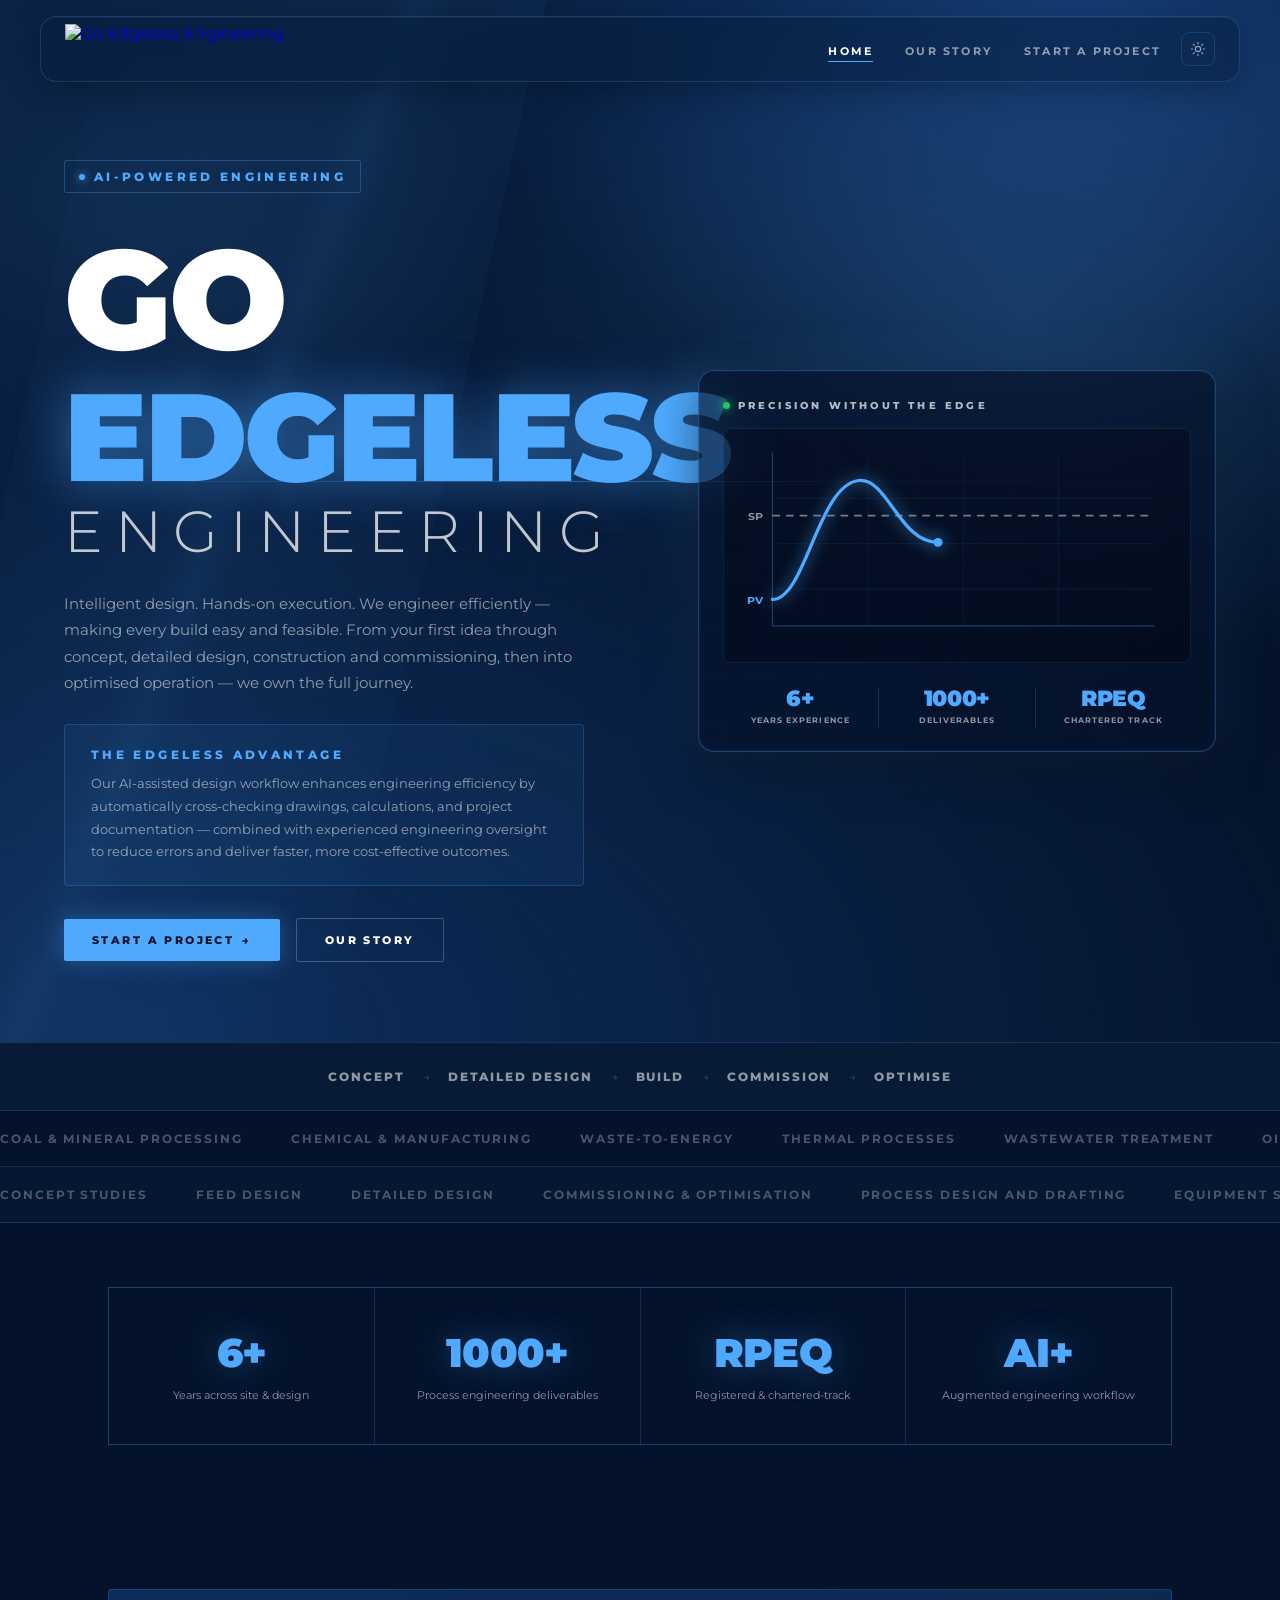
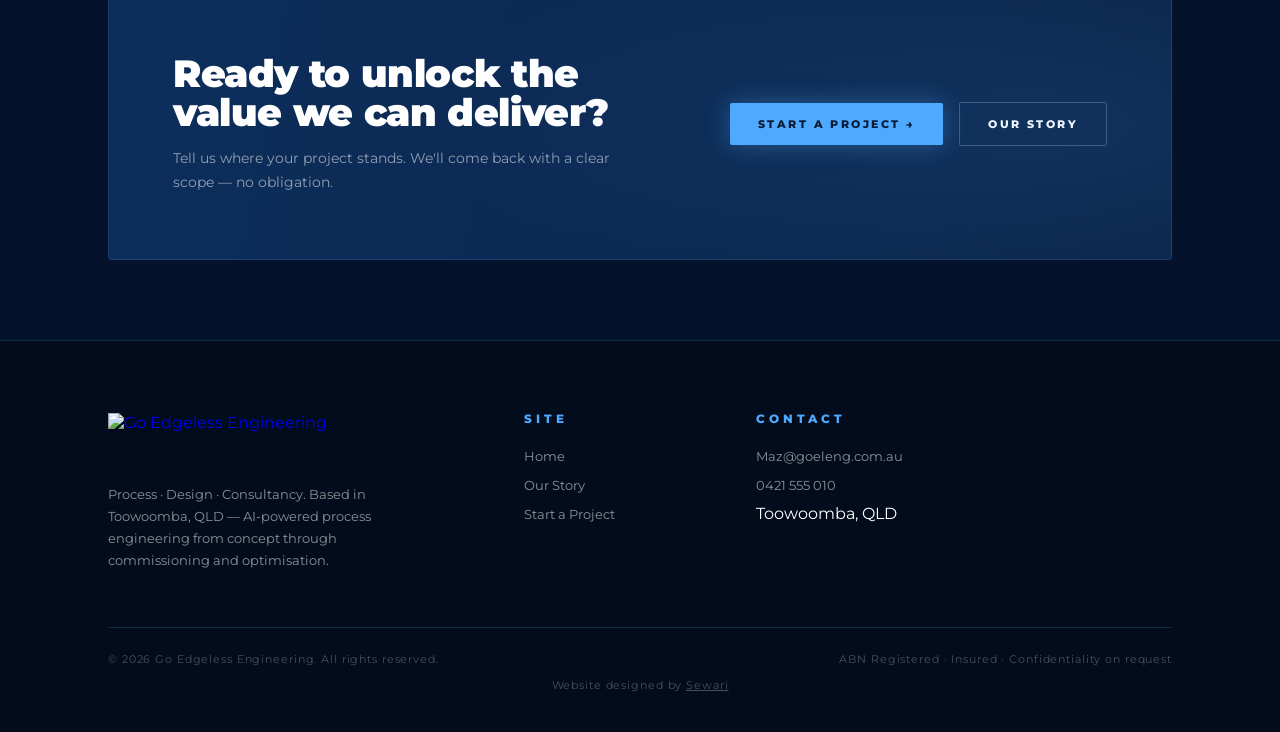
==== home.html @ a4e92669 "Add files via upload" ====
<!DOCTYPE html>
<html lang="en">
<head>
  <meta charset="UTF-8"/>
  <script>(function(){if(localStorage.getItem('theme')==='light'){document.documentElement.setAttribute('data-theme','light');}})();</script>
  <meta name="viewport" content="width=device-width, initial-scale=1, viewport-fit=cover"/>
  <title>Go Edgeless Engineering | Process · Design · Consultancy</title>
  <meta name="description" content="AI-powered process engineering consultancy. Concept through detailed design, commissioning and optimisation — for coal, chemical, waste-to-energy, thermal and wastewater industries."/>
  <link rel="canonical" href="https://goedgeless.mohammedalsewari06.workers.dev/home"/>
  <meta property="og:type" content="website"/>
  <meta property="og:site_name" content="Go Edgeless Engineering"/>
  <meta property="og:title" content="Go Edgeless Engineering | Process · Design · Consultancy"/>
  <meta property="og:description" content="AI-powered process engineering consultancy. Concept through detailed design, commissioning and optimisation — for coal, chemical, waste-to-energy, thermal and wastewater industries."/>
  <meta property="og:url" content="https://goedgeless.mohammedalsewari06.workers.dev/home"/>
  <meta property="og:image" content="https://goedgeless.mohammedalsewari06.workers.dev/Material/og-image.png"/>
  <meta property="og:image:width" content="1200"/>
  <meta property="og:image:height" content="630"/>
  <meta name="twitter:card" content="summary_large_image"/>
  <meta name="twitter:title" content="Go Edgeless Engineering | Process · Design · Consultancy"/>
  <meta name="twitter:description" content="AI-powered process engineering consultancy. Concept through detailed design, commissioning and optimisation — for coal, chemical, waste-to-energy, thermal and wastewater industries."/>
  <meta name="twitter:image" content="https://goedgeless.mohammedalsewari06.workers.dev/Material/og-image.png"/>
  <link rel="icon" type="image/png" href="Material/favicon.png"/>
  <link rel="preconnect" href="https://fonts.googleapis.com">
  <link rel="preconnect" href="https://fonts.gstatic.com" crossorigin>
  <link href="https://fonts.googleapis.com/css2?family=Montserrat:wght@300;400;500;600;700;800;900&display=swap" rel="stylesheet"/>
  <link rel="stylesheet" href="styles.css"/>
  <style>
    /* ── INDEX-SPECIFIC ── */

    /* HERO */
    .hero {
      position:relative; min-height:100vh;
      display:flex; align-items:center;
      overflow:hidden; isolation:isolate;
      padding:0 0 80px;
    }
    .hero::before {
      content:''; position:absolute; inset:-12%; z-index:-3;
      background:
        radial-gradient(140% 100% at 20% 90%, #0d2e5c 0%, transparent 55%),
        radial-gradient(80% 60% at 78% 12%, #123a73 0%, transparent 50%),
        linear-gradient(160deg, #0a2348 0%, #04132b 70%);
      animation:kenburns 28s ease-in-out infinite alternate;
    }
    @keyframes kenburns {
      from { transform:scale(1) translate(0,0); }
      to   { transform:scale(1.1) translate(-2%,2%); }
    }
    .hero::after {
      content:''; position:absolute; inset:0; z-index:-2;
      background:
        radial-gradient(60% 50% at 80% 30%, rgba(79,170,255,0.18), transparent 70%),
        radial-gradient(40% 35% at 10% 20%, rgba(79,170,255,0.08), transparent 70%);
      mix-blend-mode:screen;
      animation:breathe 9s ease-in-out infinite;
    }
    @keyframes breathe { 0%,100%{opacity:.8;} 50%{opacity:1;} }

    .hero-content {
      position:relative; z-index:1;
      width:100%; margin:0;
      padding:160px 4rem 0;
      display:flex; flex-direction:row;
      align-items:center; justify-content:space-between;
      gap:48px;
    }
    .hero-left { width:50%; flex-shrink:0; text-align:left; }

    /* ── GLASSMORPHISM HERO CARD ── */
    .hero-right {
      width:45%; flex-shrink:0;
      margin-left:auto;
      animation:fadeUp 1s 2.0s ease both;
    }
    .hero-card {
      position:relative;
      width:100%;
      background:rgba(5,18,42,0.65);
      backdrop-filter:blur(12px);
      -webkit-backdrop-filter:blur(12px);
      border:1px solid rgba(79,170,255,0.3);
      border-radius:16px;
      box-shadow:
        0 0 0 1px rgba(79,170,255,0.07) inset,
        0 0 56px rgba(79,170,255,0.14),
        0 16px 48px rgba(0,0,0,0.5);
      padding:28px 24px 24px;
      overflow:hidden;
    }
    .card-label {
      font-size:10px; font-weight:800; letter-spacing:0.32em;
      text-transform:uppercase; color:rgba(255,255,255,0.7);
      margin-bottom:16px;
      display:flex; align-items:center; gap:8px;
    }
    .card-label::before {
      content:''; width:7px; height:7px; border-radius:50%;
      background:#22c55e;
      box-shadow:0 0 10px #22c55e, 0 0 20px rgba(34,197,94,0.4);
      animation:greenPulse 1.8s ease-in-out infinite;
      flex-shrink:0;
    }
    @keyframes greenPulse {
      0%,100% { opacity:1; box-shadow:0 0 10px #22c55e, 0 0 20px rgba(34,197,94,0.4); }
      50%      { opacity:0.5; box-shadow:0 0 4px #22c55e; }
    }

    /* ── PV/SP TREND (was T-XY PHASE DIAGRAM) ── */
    .mct-wrap {
      width:100%; aspect-ratio:2/1;
      background:rgba(0,0,0,0.28);
      border:1px solid rgba(79,170,255,0.12);
      border-radius:8px;
      margin-bottom:24px;
      overflow:hidden;
      padding:6px;
    }
    .mct-diagram { width:100%; height:100%; }
    .mct-grid  { stroke:rgba(79,170,255,0.09); stroke-width:0.6; }
    .mct-axis  { stroke:rgba(79,170,255,0.3);  stroke-width:0.8; fill:none; }

    /* setpoint dashed line */
    .pvsp-sp-line {
      stroke:rgba(255,255,255,0.45);
      stroke-width:1.2;
      stroke-dasharray:5 4;
      fill:none;
    }

    /* PV response curve (drawn + animated via JS) */
    .pvsp-trend-path {
      fill:none; stroke:#4FAAFF; stroke-width:2.2;
      stroke-linecap:round; stroke-linejoin:round;
      filter:drop-shadow(0 0 5px rgba(79,170,255,0.85));
    }
    .pvsp-trend-dot {
      fill:#4FAAFF;
      filter:drop-shadow(0 0 6px rgba(79,170,255,0.95));
    }

    .txy-label {
      fill:rgba(255,255,255,0.55);
      font-size:7px; font-family:Montserrat,sans-serif;
      font-weight:700; letter-spacing:0.08em;
    }
    .txy-label.pv { fill:#4FAAFF; }

    .card-stats {
      display:flex; align-items:center; justify-content:space-between;
    }
    .card-stat {
      display:flex; flex-direction:column;
      align-items:center; text-align:center; flex:1;
    }
    .card-stat .n {
      font-size:22px; font-weight:900; color:var(--signal);
      letter-spacing:-0.02em; line-height:1;
    }
    .card-stat .l {
      font-size:7.5px; font-weight:700; letter-spacing:0.14em;
      text-transform:uppercase; color:var(--muted); margin-top:6px;
    }
    .card-stat-div {
      width:1px; height:40px;
      background:rgba(79,170,255,0.2); flex-shrink:0;
    }

    .hero-badge { animation:fadeDown 1s .8s ease both; }
    @keyframes fadeDown { from{opacity:0;transform:translateY(-14px);} to{opacity:1;transform:translateY(0);} }

    .hero h1 {
      margin:32px 0 10px;
      perspective:600px;
    }
    .hero h1 .go {
      display:block;
      font-size:clamp(60px,16vw,140px);
      color:#fff; letter-spacing:-0.02em;
      animation:cineUp 1.2s 1.0s cubic-bezier(.16,1,.3,1) both;
    }
    .hero h1 .edge {
      display:block;
      font-size:clamp(52px,14vw,124px);
      color:var(--signal); letter-spacing:-0.02em;
      text-shadow:0 0 50px rgba(79,170,255,0.5);
      animation:cineUp 1.2s 1.18s cubic-bezier(.16,1,.3,1) both,
                glowPulse 5s 2.8s ease-in-out infinite;
    }
    @keyframes glowPulse {
      0%,100%{text-shadow:0 0 40px rgba(79,170,255,0.4);}
      50%{text-shadow:0 0 80px rgba(79,170,255,0.75);}
    }
    .hero h1 .eng {
      display:block;
      font-size:clamp(24px,7vw,58px);
      font-weight:300; letter-spacing:0.2em;
      color:rgba(255,255,255,0.75);
      animation:cineUp 1.2s 1.36s cubic-bezier(.16,1,.3,1) both;
    }
    @keyframes cineUp {
      from{opacity:0;transform:translateY(55px) rotateX(16deg);filter:blur(8px);}
      to{opacity:1;transform:translateY(0) rotateX(0);filter:blur(0);}
    }

    .hero-sub {
      font-size:15px; color:var(--muted); line-height:1.75;
      max-width:520px; margin:28px 0 0;
      animation:fadeUp 1s 1.6s ease both;
    }
    @keyframes fadeUp { from{opacity:0;transform:translateY(18px);} to{opacity:1;transform:translateY(0);} }

    /* ADVANTAGE CALLOUT */
    .advantage-box {
      max-width:520px; margin:28px 0 32px;
      background:rgba(79,170,255,0.06);
      border:1px solid rgba(79,170,255,0.22);
      border-radius:4px;
      padding:22px 26px;
      animation:fadeUp 1s 1.7s ease both;
    }
    .advantage-label {
      font-size:12px; font-weight:800; letter-spacing:0.28em;
      text-transform:uppercase; color:var(--signal);
      margin-bottom:10px; display:block;
    }
    .advantage-box p {
      font-size:13px; color:var(--muted); line-height:1.75;
    }

    .hero-ctas {
      display:flex; align-items:center; gap:16px;
      animation:fadeUp 1s 1.8s ease both;
    }

    /* PROCESS PIPELINE STRIP */
    .pipeline-strip {
      position:relative; z-index:1;
      background:rgba(79,170,255,0.06);
      border-top:1px solid var(--border);
      border-bottom:1px solid var(--border);
      padding:26px 0;
      display:flex; align-items:center; justify-content:center;
      gap:18px; flex-wrap:wrap;
    }
    .pipeline-step {
      font-size:12px; font-weight:800; letter-spacing:0.16em;
      text-transform:uppercase; color:var(--muted);
      animation:pipelineCycle 8s ease-in-out infinite;
    }
    .pipeline-step.step-1 { animation-delay:0s; }
    .pipeline-step.step-2 { animation-delay:1.6s; }
    .pipeline-step.step-3 { animation-delay:3.2s; }
    .pipeline-step.step-4 { animation-delay:4.8s; }
    .pipeline-step.step-5 { animation-delay:6.4s; }
    @keyframes pipelineCycle {
      0%, 100% { color:var(--muted); text-shadow:none; }
      6%, 14%  { color:var(--signal); text-shadow:0 0 18px rgba(79,170,255,0.6); }
      20%      { color:var(--muted); text-shadow:none; }
    }
    .pipeline-arrow { color:rgba(79,170,255,0.35); font-size:12px; }

    /* MARQUEES */
    .marquee-wrap {
      overflow:hidden;
      border-bottom:1px solid var(--border);
      padding:20px 0;
    }
    .marquee-wrap.alt { background:rgba(79,170,255,0.03); }
    .marquee-track {
      display:flex; gap:48px; white-space:nowrap; width:max-content;
      animation:marqueeScroll 32s linear infinite;
    }
    .marquee-track span {
      font-size:12px; font-weight:700; letter-spacing:0.16em;
      text-transform:uppercase; color:var(--muted-dim);
    }
    @keyframes marqueeScroll {
      from { transform:translateX(0); }
      to   { transform:translateX(-50%); }
    }

    /* STATS BAND (4 items) */
    .stats4-grid {
      display:grid; grid-template-columns:repeat(4,1fr);
      gap:1px; background:var(--border);
      border:1px solid var(--border);
    }
    .stat4-card {
      background:var(--navy-dark);
      padding:40px 28px;
      text-align:center;
    }
    .stat4-card .n {
      font-size:clamp(28px,4vw,40px); font-weight:900;
      color:var(--signal); letter-spacing:-0.02em;
      text-shadow:0 0 36px rgba(79,170,255,0.35);
    }
    .stat4-card .l {
      font-size:11px; color:var(--muted);
      margin-top:10px; line-height:1.5;
    }

    /* CTA BAND */
    .cta-band {
      position:relative; overflow:hidden;
      background:linear-gradient(100deg, var(--navy) 0%, #0a2348 100%);
      border:1px solid var(--border);
      border-radius:4px;
      padding:64px;
      display:flex; align-items:center; justify-content:space-between;
      gap:48px;
      margin:80px auto;
    }
    .cta-band::before {
      content:''; position:absolute; inset:0;
      background:radial-gradient(60% 80% at 90% 50%, rgba(79,170,255,0.1), transparent);
      pointer-events:none;
    }
    .cta-band-text h2 { font-size:clamp(24px,3vw,38px); margin-bottom:14px; }
    .cta-band-text p { font-size:14px; color:var(--muted); line-height:1.7; max-width:480px; }
    .cta-band-actions { display:flex; align-items:center; gap:16px; flex-shrink:0; }

    @media (max-width:900px) {
      .stats4-grid { grid-template-columns:1fr 1fr; }
      .cta-band { flex-direction:column; padding:40px; }
      .hero-content { flex-direction:column; padding:120px 1.5rem 0; gap:32px; }
      .hero-left, .hero-right { width:100%; margin-left:0; }
      .pipeline-strip { padding:20px 24px; }
    }
    @media (max-width:480px) {
      .hero-content { padding:100px 1.25rem 0; gap:28px; }
      .stats4-grid { grid-template-columns:1fr; }
      .cta-band { padding:28px 20px; }
      .card-stats { gap:8px; }
      .card-stat .n { font-size:18px; }
      .pipeline-step { font-size:10px; }
    }

    /* ── LIGHT THEME OVERRIDES ── */
    html[data-theme="light"] .hero::before {
      background:
        radial-gradient(140% 100% at 20% 90%, #dce9fb 0%, transparent 55%),
        radial-gradient(80% 60% at 78% 12%, #eaf2fc 0%, transparent 50%),
        linear-gradient(160deg, #f7fafd 0%, #ffffff 70%);
    }
    html[data-theme="light"] .hero::after {
      background:
        radial-gradient(60% 50% at 80% 30%, rgba(21,101,201,0.10), transparent 70%),
        radial-gradient(40% 35% at 10% 20%, rgba(21,101,201,0.06), transparent 70%);
      mix-blend-mode:multiply;
    }
    html[data-theme="light"] .hero-card {
      background:rgba(255,255,255,0.6);
      border-color:rgba(10,31,61,0.15);
      box-shadow:
        0 0 0 1px rgba(10,31,61,0.05) inset,
        0 0 56px rgba(21,101,201,0.10),
        0 16px 48px rgba(13,46,92,0.18);
    }
    html[data-theme="light"] .card-label { color:rgba(10,31,61,0.7); }
    html[data-theme="light"] .mct-wrap { background:rgba(10,31,61,0.05); }
    html[data-theme="light"] .pvsp-sp-line { stroke:rgba(10,31,61,0.4); }
    html[data-theme="light"] .txy-label { fill:rgba(10,31,61,0.55); }
    html[data-theme="light"] .hero h1 .go { color:#0a1f3d; }
    html[data-theme="light"] .hero h1 .eng { color:rgba(10,31,61,0.75); }
    html[data-theme="light"] .cta-band {
      background:linear-gradient(100deg, #eaf2fc 0%, #dbe9fb 100%);
    }
  </style>
  <script type="application/ld+json">
  {
    "@context": "https://schema.org",
    "@type": "ProfessionalService",
    "name": "Go Edgeless Engineering",
    "description": "AI-powered process engineering consultancy. Concept through detailed design, commissioning and optimisation — for coal, chemical, waste-to-energy, thermal and wastewater industries.",
    "url": "https://goedgeless.mohammedalsewari06.workers.dev/home",
    "logo": "https://goedgeless.mohammedalsewari06.workers.dev/Material/Logo_White_tran.svg",
    "image": "https://goedgeless.mohammedalsewari06.workers.dev/Material/og-image.png",
    "telephone": "+61421555010",
    "email": "Maz@goeleng.com.au",
    "address": {
      "@type": "PostalAddress",
      "addressLocality": "Toowoomba",
      "addressRegion": "QLD",
      "addressCountry": "AU"
    },
    "areaServed": "AU"
  }
  </script>
  <script>if(sessionStorage.getItem('preloaderShown')){document.documentElement.classList.add('preloader-done');}</script>
</head>
<body>
  <canvas id="stars"></canvas>
  <div id="preloader">
    <img src="Material/Logo_White_tran.svg" alt="Go Edgeless Engineering" class="preloader-logo">
  </div>

  <!-- NAV -->
  <nav class="site-nav">
    <div class="nav-bar">
      <a class="nav-brand" href="/home">
        <img src="Material/Logo_White_tran.svg" alt="Go Edgeless Engineering" class="nav-logo nav-logo-dark">
        <img src="Material/Logo_White_tran_light.svg" alt="Go Edgeless Engineering" class="nav-logo nav-logo-light">
      </a>
      <div class="nav-bar-right">
        <ul class="nav-links">
          <li><a href="/home" class="active">Home</a></li>
          <li><a href="about.html">Our Story</a></li>
          <li><a href="contact.html">Start a Project</a></li>
        </ul>
        <button class="theme-toggle" id="themeToggle" aria-label="Toggle light mode">
          <svg class="icon-sun" width="16" height="16" viewBox="0 0 24 24" fill="none" stroke-width="1.8" stroke-linecap="round" stroke-linejoin="round"><circle cx="12" cy="12" r="4"/><path d="M12 2v2M12 20v2M4.93 4.93l1.41 1.41M17.66 17.66l1.41 1.41M2 12h2M20 12h2M6.34 17.66l-1.41 1.41M19.07 4.93l-1.41 1.41"/></svg>
          <svg class="icon-moon" width="16" height="16" viewBox="0 0 24 24" fill="none" stroke-width="1.8" stroke-linecap="round" stroke-linejoin="round"><path d="M21 12.79A9 9 0 1 1 11.21 3 7 7 0 0 0 21 12.79z"/></svg>
        </button>
        <button class="nav-hamburger" aria-label="Open menu">
          <span></span><span></span><span></span>
        </button>
      </div>
    </div>
    <div class="nav-mobile-panel">
      <div class="nav-mobile-panel-inner">
        <ul class="nav-panel-links">
          <li><a href="/home" class="active">Home</a></li>
          <li><a href="about.html">Our Story</a></li>
          <li><a href="contact.html">Start a Project</a></li>
        </ul>
      </div>
    </div>
  </nav>

  <main>

    <!-- HERO -->
    <section class="hero">
      <div class="grid-overlay"></div>
      <div class="beam"></div>
      <div class="scan-line"></div>

      <div class="hero-content">

        <!-- LEFT: Text -->
        <div class="hero-left">
          <div class="hero-badge">
            <div class="badge">
              <span class="dot"></span>
              AI-Powered Engineering
            </div>
          </div>

          <h1>
            <span class="go">GO</span>
            <span class="edge">EDGELESS</span>
            <span class="eng">ENGINEERING</span>
          </h1>

          <p class="hero-sub">Intelligent design. Hands-on execution. We engineer efficiently — making every build easy and feasible. From your first idea through concept, detailed design, construction and commissioning, then into optimised operation — we own the full journey.</p>

          <div class="advantage-box">
            <span class="advantage-label">The Edgeless Advantage</span>
            <p>Our AI-assisted design workflow enhances engineering efficiency by automatically cross-checking drawings, calculations, and project documentation — combined with experienced engineering oversight to reduce errors and deliver faster, more cost-effective outcomes.</p>
          </div>

          <div class="hero-ctas">
            <a href="contact.html" class="btn btn-primary">Start a Project <span>→</span></a>
            <a href="about.html" class="btn btn-ghost">Our Story</a>
          </div>
        </div>

        <!-- RIGHT: Glassmorphism Card -->
        <div class="hero-right">
          <div class="hero-card">
            <div class="card-label">Precision without The Edge</div>

            <!-- PV/SP Trend -->
            <div class="mct-wrap">
              <svg class="mct-diagram" viewBox="0 0 300 150" preserveAspectRatio="none">

                <!-- Grid -->
                <line class="mct-grid" x1="91"  y1="12" x2="91"  y2="130"/>
                <line class="mct-grid" x1="154" y1="12" x2="154" y2="130"/>
                <line class="mct-grid" x1="217" y1="12" x2="217" y2="130"/>
                <line class="mct-grid" x1="28"  y1="43" x2="280" y2="43"/>
                <line class="mct-grid" x1="28"  y1="74" x2="280" y2="74"/>
                <line class="mct-grid" x1="28"  y1="105" x2="280" y2="105"/>

                <!-- Axes -->
                <line class="mct-axis" x1="28" y1="130" x2="280" y2="130"/>
                <line class="mct-axis" x1="28" y1="12"  x2="28"  y2="130"/>

                <!-- Setpoint dashed line -->
                <line class="pvsp-sp-line" x1="28" y1="55" x2="280" y2="55"/>

                <!-- PV response curve: rise above SP, dip below SP, settle on SP -->
                <path class="pvsp-trend-path"
                  d="M28,112 C50,112 58,34 85,31 C105,29 112,76 140,73 C162,71 205,55 280,55"/>

                <!-- traveling dot -->
                <circle class="pvsp-trend-dot" cx="28" cy="112" r="3"/>

                <!-- labels -->
                <text class="txy-label"    x="22" y="58"  text-anchor="end">SP</text>
                <text class="txy-label pv" x="22" y="115" text-anchor="end">PV</text>
              </svg>
            </div>

            <!-- Stats -->
            <div class="card-stats">
              <div class="card-stat">
                <span class="n"><span class="count" data-to="6">6</span>+</span>
                <span class="l">Years Experience</span>
              </div>
              <div class="card-stat-div"></div>
              <div class="card-stat">
                <span class="n"><span class="count" data-to="1000">1000</span>+</span>
                <span class="l">Deliverables</span>
              </div>
              <div class="card-stat-div"></div>
              <div class="card-stat">
                <span class="n">RPEQ</span>
                <span class="l">Chartered Track</span>
              </div>
            </div>
          </div>
        </div>

      </div>
    </section>

    <!-- PROCESS PIPELINE STRIP -->
    <div class="pipeline-strip">
      <span class="pipeline-step step-1">Concept</span>
      <span class="pipeline-arrow">→</span>
      <span class="pipeline-step step-2">Detailed Design</span>
      <span class="pipeline-arrow">→</span>
      <span class="pipeline-step step-3">Build</span>
      <span class="pipeline-arrow">→</span>
      <span class="pipeline-step step-4">Commission</span>
      <span class="pipeline-arrow">→</span>
      <span class="pipeline-step step-5">Optimise</span>
    </div>

    <!-- INDUSTRIES MARQUEE -->
    <div class="marquee-wrap">
      <div class="marquee-track">
        <span>Coal &amp; Mineral Processing</span>
        <span>Chemical &amp; Manufacturing</span>
        <span>Waste-to-Energy</span>
        <span>Thermal Processes</span>
        <span>Wastewater Treatment</span>
        <span>Oil &amp; Gas</span>
        <span>And More</span>
        <span>Coal &amp; Mineral Processing</span>
        <span>Chemical &amp; Manufacturing</span>
        <span>Waste-to-Energy</span>
        <span>Thermal Processes</span>
        <span>Wastewater Treatment</span>
        <span>Oil &amp; Gas</span>
        <span>And More</span>
      </div>
    </div>

    <!-- DELIVERABLES MARQUEE -->
    <div class="marquee-wrap alt">
      <div class="marquee-track" style="animation-direction:reverse;">
        <span>Concept Studies</span>
        <span>FEED Design</span>
        <span>Detailed Design</span>
        <span>Commissioning &amp; Optimisation</span>
        <span>Process Design and Drafting</span>
        <span>Equipment Sizing and Selection</span>
        <span>Concept Studies</span>
        <span>FEED Design</span>
        <span>Detailed Design</span>
        <span>Commissioning &amp; Optimisation</span>
        <span>Process Design and Drafting</span>
        <span>Equipment Sizing and Selection</span>
      </div>
    </div>

    <!-- STATS BAND -->
    <section class="section--tight">
      <div class="container">
        <div class="stats4-grid reveal">
          <div class="stat4-card">
            <div class="n">6+</div>
            <div class="l">Years across site &amp; design</div>
          </div>
          <div class="stat4-card">
            <div class="n">1000+</div>
            <div class="l">Process engineering deliverables</div>
          </div>
          <div class="stat4-card">
            <div class="n">RPEQ</div>
            <div class="l">Registered &amp; chartered-track</div>
          </div>
          <div class="stat4-card">
            <div class="n">AI+</div>
            <div class="l">Augmented engineering workflow</div>
          </div>
        </div>
      </div>
    </section>

    <!-- CTA BAND -->
    <div class="container">
      <div class="cta-band reveal">
        <div class="cta-band-text">
          <h2>Ready to unlock the value we can deliver?</h2>
          <p>Tell us where your project stands. We'll come back with a clear scope — no obligation.</p>
        </div>
        <div class="cta-band-actions">
          <a href="contact.html" class="btn btn-primary">Start a Project →</a>
          <a href="about.html" class="btn btn-ghost">Our Story</a>
        </div>
      </div>
    </div>

  </main>

  <!-- FOOTER -->
  <footer class="site-footer">
    <div class="container">
      <div class="footer-grid">
        <div class="footer-brand">
          <a class="nav-brand" href="/home" style="text-decoration:none;">
            <img src="Material/Logo_White_tran.svg" alt="Go Edgeless Engineering" class="nav-logo nav-logo-dark">
            <img src="Material/Logo_White_tran_light.svg" alt="Go Edgeless Engineering" class="nav-logo nav-logo-light">
          </a>
          <p>Process · Design · Consultancy. Based in Toowoomba, QLD — AI-powered process engineering from concept through commissioning and optimisation.</p>
        </div>

        <div class="footer-col">
          <h4>Site</h4>
          <ul>
            <li><a href="/home">Home</a></li>
            <li><a href="about.html">Our Story</a></li>
            <li><a href="contact.html">Start a Project</a></li>
          </ul>
        </div>

        <div class="footer-col">
          <h4>Contact</h4>
          <ul>
            <li><a href="mailto:Maz@goeleng.com.au">Maz@goeleng.com.au</a></li>
            <li><a href="tel:+61421555010">0421 555 010</a></li>
            <li>Toowoomba, QLD</li>
          </ul>
        </div>
      </div>

      <div class="footer-bottom">
        <span>© <span class="yr">2026</span> Go Edgeless Engineering. All rights reserved.</span>
        <span>ABN Registered · Insured · Confidentiality on request</span>
      </div>
      <div class="footer-credit">Website designed by <a href="https://sewari.dev" target="_blank" rel="noopener noreferrer">Sewari</a></div>
    </div>
  </footer>

  <script src="site.js"></script>

  <!-- PV/SP trend animation (scoped, does not touch site.js) -->
  <script>
  (function(){
    function initPvSpTrend(){
      var path = document.querySelector('.pvsp-trend-path');
      var dot  = document.querySelector('.pvsp-trend-dot');
      if(!path || !dot) return;

      var L = path.getTotalLength();
      path.style.strokeDasharray = L;
      path.style.strokeDashoffset = L;

      var DRAW_MS = 4200;
      var HOLD_MS = 1600;
      var startPt = path.getPointAtLength(0);

      function ease(t){
        return t < 0.5 ? 4*t*t*t : 1 - Math.pow(-2*t + 2, 3) / 2;
      }

      var phaseStart = null;
      var mode = 'draw';

      function frame(ts){
        if(phaseStart === null) phaseStart = ts;
        var elapsed = ts - phaseStart;

        if(mode === 'draw'){
          var t = Math.min(elapsed / DRAW_MS, 1);
          var et = ease(t);
          path.style.strokeDashoffset = L * (1 - et);
          var p = path.getPointAtLength(L * et);
          dot.setAttribute('cx', p.x);
          dot.setAttribute('cy', p.y);
          if(t >= 1){ mode = 'hold'; phaseStart = ts; }
        } else if(mode === 'hold'){
          if(elapsed >= HOLD_MS){
            path.style.strokeDashoffset = L;
            dot.setAttribute('cx', startPt.x);
            dot.setAttribute('cy', startPt.y);
            mode = 'draw';
            phaseStart = ts;
          }
        }
        requestAnimationFrame(frame);
      }
      requestAnimationFrame(frame);
    }

    if(document.readyState === 'loading'){
      document.addEventListener('DOMContentLoaded', initPvSpTrend);
    } else {
      initPvSpTrend();
    }
  })();
  </script>
</body>
</html>
---- styles.css ----
/* =============================================
   GOEDGELESS ENGINEERING — DARK CINEMATIC THEME
   ============================================= */

:root {
  --navy:        #0D2E5C;
  --navy-deep:   #071d3d;
  --navy-dark:   #04132b;
  --signal:      #4FAAFF;
  --signal-soft: #7cc0ff;
  --signal-dim:  rgba(79,170,255,0.18);
  --white:       #ffffff;
  --muted:       rgba(255,255,255,0.55);
  --muted-dim:   rgba(255,255,255,0.28);
  --border:      rgba(79,170,255,0.18);
  --card-bg:     rgba(255,255,255,0.03);
  --card-border: rgba(79,170,255,0.14);
}

/* ── LIGHT THEME TOKENS ── */
html[data-theme="light"] {
  --navy:        #e3edfb;
  --navy-deep:   #eef3fa;
  --navy-dark:   #f7f9fc;
  --signal:      #1565c9;
  --signal-soft: #4a8fe0;
  --signal-dim:  rgba(21,101,201,0.10);
  --white:       #0a1f3d;
  --muted:       rgba(10,31,61,0.78);
  --muted-dim:   rgba(10,31,61,0.58);
  --border:      rgba(21,101,201,0.16);
  --card-bg:     rgba(10,31,61,0.025);
  --card-border: rgba(10,31,61,0.12);
}

*, *::before, *::after { margin:0; padding:0; box-sizing:border-box; }

html { scroll-behavior:smooth; font-size:16px; overflow-x:hidden; max-width:100%; }

body {
  font-family:'Montserrat', sans-serif;
  background: var(--navy-dark);
  color: var(--white);
  overflow-x: hidden;
  max-width: 100%;
  -webkit-font-smoothing: antialiased;
  transition: background-color 0.3s ease, color 0.3s ease;
}

/* ── PARTICLE CANVAS ── */
#stars {
  position:fixed; inset:0; z-index:0;
  pointer-events:none; opacity:0.65;
}

/* ── PRELOADER ── */
#preloader {
  position:fixed;
  inset:0;
  z-index:9999;
  background:var(--navy-dark);
  display:flex;
  align-items:center;
  justify-content:center;
  transform:translateY(0);
  transition:transform 1.1s cubic-bezier(0.76, 0, 0.24, 1) 0.2s,
             opacity 0.15s ease 1.1s;
}
#preloader .preloader-logo {
  width:180px;
  opacity:0;
  transform:translateY(10px);
  animation:preloader-fade-in 0.6s ease 0.1s forwards;
}
@keyframes preloader-fade-in {
  to { opacity:1; transform:translateY(0); }
}
body.loaded #preloader {
  transform:translateY(-100%);
  pointer-events:none;
}
.preloader-done #preloader {
  display:none;
}
/* Preloader always stays on the dark logo treatment, regardless of theme */
html[data-theme="light"] #preloader { background:#04132b; }

/* ── NAVIGATION ── */
.site-nav {
  position:fixed;
  top:16px;
  left:50%;
  transform:translateX(-50%);
  width:calc(100% - 40px);
  max-width:1200px;
  z-index:100;
  display:flex; flex-direction:column;
  background:rgba(7,29,61,0.52);
  backdrop-filter:blur(20px);
  -webkit-backdrop-filter:blur(20px);
  border:1px solid rgba(79,170,255,0.2);
  border-radius:16px;
  box-shadow:0 8px 32px rgba(0,0,0,0.28), inset 0 1px 0 rgba(255,255,255,0.06);
  transition:background 0.4s, box-shadow 0.4s, border-color 0.4s;
  overflow:hidden;
}
html[data-theme="light"] .site-nav {
  background:rgba(255,255,255,0.62);
  border-color:rgba(21,101,201,0.18);
  box-shadow:0 8px 32px rgba(13,46,92,0.12), inset 0 1px 0 rgba(255,255,255,0.6);
}

.nav-bar {
  display:flex; align-items:center; justify-content:space-between;
  padding:0 24px;
  height:64px;
  flex-shrink:0;
}

.nav-bar-right {
  display:flex; align-items:center; gap:20px;
}

.nav-brand {
  display:flex; align-items:center;
  text-decoration:none; flex-shrink:0;
}
.nav-logo {
  height:50px; width:auto;
  display:block;
}
.nav-logo.nav-logo-light { display:none; }
html[data-theme="light"] .nav-logo.nav-logo-dark { display:none; }
html[data-theme="light"] .nav-logo.nav-logo-light { display:block; }

.nav-links {
  display:flex; align-items:center; gap:32px;
  list-style:none;
}

/* ── THEME TOGGLE ── */
.theme-toggle {
  display:flex; align-items:center; justify-content:center;
  width:34px; height:34px; flex-shrink:0;
  background:none; border:1px solid var(--border);
  border-radius:8px; cursor:pointer;
  color:var(--muted);
  transition:border-color 0.2s, color 0.2s;
}
.theme-toggle:hover { border-color:var(--signal); color:var(--signal); }
.theme-toggle svg { display:block; stroke:currentColor; }
.theme-toggle .icon-moon { display:none; }
html[data-theme="light"] .theme-toggle .icon-sun { display:none; }
html[data-theme="light"] .theme-toggle .icon-moon { display:block; }
.nav-links a {
  font-size:11px; font-weight:700; letter-spacing:0.2em;
  text-transform:uppercase; color:var(--muted);
  text-decoration:none;
  transition:color 0.2s;
  position:relative;
}
.nav-links a::after {
  content:''; position:absolute; bottom:-4px; left:0; right:0;
  height:1px; background:var(--signal);
  transform:scaleX(0); transition:transform 0.25s;
}
.nav-links a:hover, .nav-links a.active { color:var(--white); }
.nav-links a:hover::after, .nav-links a.active::after { transform:scaleX(1); }

/* ── HAMBURGER ── */
.nav-hamburger {
  display:none;
  flex-direction:column;
  justify-content:center;
  gap:5px;
  background:none; border:none; cursor:pointer;
  padding:6px; border-radius:6px;
  transition:background 0.2s;
}
.nav-hamburger:hover { background:rgba(79,170,255,0.1); }
.nav-hamburger span {
  display:block; width:22px; height:2px;
  background:var(--white); border-radius:2px;
  transition:transform 0.35s cubic-bezier(.16,1,.3,1), opacity 0.2s;
}
.nav-hamburger.open span:nth-child(1) { transform:translateY(7px) rotate(45deg); }
.nav-hamburger.open span:nth-child(2) { opacity:0; transform:scaleX(0); }
.nav-hamburger.open span:nth-child(3) { transform:translateY(-7px) rotate(-45deg); }

/* ── MOBILE NAV PANEL (anchored expand-in-place, same pill, no overlay) ── */
.nav-mobile-panel {
  max-height:0;
  overflow:hidden;
  transition:max-height 0.35s ease;
}
.nav-mobile-panel-inner {
  padding:4px 24px 24px;
  display:flex; flex-direction:column;
}

.nav-panel-links {
  list-style:none;
  display:flex; flex-direction:column;
}
.nav-panel-links li a {
  display:block;
  font-size:11px; font-weight:700; letter-spacing:0.22em;
  text-transform:uppercase; color:var(--muted);
  text-decoration:none;
  padding:16px 0;
  border-bottom:1px solid var(--border);
  transition:color 0.2s, padding-left 0.2s;
}
.nav-panel-links li a:hover,
.nav-panel-links li a.active { color:var(--white); padding-left:6px; }

/* ── PAGE WRAPPER ── */
main { position:relative; z-index:1; }

/* ── SECTION UTILITIES ── */
.container {
  max-width:1160px; margin:0 auto; padding:0 48px;
}
.section { padding:100px 0; }
.section--tight { padding:64px 0; }

.eyebrow {
  display:inline-block;
  font-size:10px; font-weight:800; letter-spacing:0.32em;
  text-transform:uppercase; color:var(--signal);
  margin-bottom:20px;
}
.section-head {
  text-align:center; max-width:720px;
  margin:0 auto 64px;
}
.section-head p {
  font-size:15px; color:var(--muted); line-height:1.7;
  margin-top:16px;
}

/* ── TYPOGRAPHY ── */
h1, h2, h3, h4 {
  font-family:'Montserrat', sans-serif;
  font-weight:900;
  line-height:1.05;
  letter-spacing:-0.01em;
}
h1 { font-size:clamp(42px,8vw,88px); text-transform:uppercase; }
h2 { font-size:clamp(28px,4vw,48px); }
h3 { font-size:22px; }
h4 { font-size:14px; letter-spacing:0.08em; text-transform:uppercase; }

/* ── BUTTONS ── */
.btn {
  display:inline-flex; align-items:center; gap:8px;
  padding:14px 28px;
  font-size:11px; font-weight:800; letter-spacing:0.22em;
  text-transform:uppercase; text-decoration:none;
  border-radius:2px; cursor:pointer; border:none;
  transition: all 0.25s;
}
.btn-primary {
  background:var(--signal); color:var(--navy-dark);
  box-shadow: 0 0 24px rgba(79,170,255,0.35);
}
.btn-primary:hover {
  opacity:0.88; box-shadow:0 0 40px rgba(79,170,255,0.55);
}
.btn-ghost {
  background:transparent; color:var(--white);
  border:1px solid rgba(255,255,255,0.22);
}
.btn-ghost:hover {
  border-color:var(--signal); color:var(--signal);
}
html[data-theme="light"] .btn-ghost {
  border-color:rgba(10,31,61,0.35);
}

/* ── CARD ── */
.card {
  background: var(--card-bg);
  border:1px solid var(--card-border);
  border-radius:4px;
  padding:40px;
  transition: border-color 0.3s, box-shadow 0.3s;
}
.card:hover {
  border-color:rgba(79,170,255,0.35);
  box-shadow:0 8px 40px rgba(79,170,255,0.08);
}

/* ── LIGHT BEAM ── */
.beam {
  position:absolute; top:-20%; bottom:-20%; width:34vw;
  z-index:-1;
  background:linear-gradient(100deg,transparent,rgba(79,170,255,0.06) 45%,rgba(79,170,255,0.10) 50%,rgba(79,170,255,0.06) 55%,transparent);
  transform:skewX(-12deg);
  animation:sweep 13s ease-in-out infinite;
  pointer-events:none;
}
@keyframes sweep { 0%{left:-40vw;} 55%{left:110vw;} 100%{left:110vw;} }

/* ── GRID OVERLAY ── */
.grid-overlay {
  position:absolute; inset:0; z-index:0; opacity:0.45;
  background-image:
    linear-gradient(rgba(79,170,255,0.05) 1px,transparent 1px),
    linear-gradient(90deg,rgba(79,170,255,0.05) 1px,transparent 1px);
  background-size:48px 48px;
  mask-image:radial-gradient(circle at 50% 40%, black, transparent 82%);
  animation:gridDrift 32s linear infinite;
  pointer-events:none;
}
@keyframes gridDrift { from{background-position:0 0,0 0;} to{background-position:48px 48px,48px 48px;} }

/* ── PAGE HERO BANNER (inner pages) ── */
.page-hero {
  position:relative; overflow:hidden;
  padding:100px 0 80px;
  background: linear-gradient(160deg, #0a2348 0%, var(--navy-dark) 100%);
  border-bottom: 1px solid var(--border);
}
html[data-theme="light"] .page-hero {
  background: linear-gradient(160deg, #eef3fa 0%, var(--navy-dark) 100%);
}
.page-hero-inner { position:relative; z-index:1; }
.breadcrumb {
  font-size:10px; font-weight:700; letter-spacing:0.28em;
  text-transform:uppercase; color:var(--muted-dim);
  margin-bottom:24px;
}
.breadcrumb a { color:var(--muted-dim); text-decoration:none; }
.breadcrumb a:hover { color:var(--signal); }
.page-hero h1 {
  font-size:clamp(36px,6vw,68px);
  text-transform:uppercase;
  margin-bottom:24px;
}
.page-hero h1 em { color:var(--signal); font-style:normal; }
.page-hero p {
  font-size:16px; color:var(--muted); line-height:1.7;
  max-width:580px;
}

/* ── FOOTER ── */
.site-footer {
  position:relative; z-index:1;
  background: rgba(4,13,28,0.98);
  border-top:1px solid var(--border);
  padding:72px 0 40px;
}
html[data-theme="light"] .site-footer {
  background: rgba(247,249,252,0.98);
}
.footer-grid {
  display:grid;
  grid-template-columns:2fr 1fr 1fr 1fr;
  gap:48px;
  margin-bottom:56px;
}
.footer-brand p {
  font-size:13px; color:var(--muted);
  line-height:1.7; margin-top:20px;
  max-width:280px;
}
.footer-col h4 {
  font-size:12px; font-weight:800; letter-spacing:0.32em;
  color:var(--signal); text-transform:uppercase; margin-bottom:20px;
}
.footer-col ul { list-style:none; }
.footer-col ul li { margin-bottom:10px; }
.footer-col ul li a {
  font-size:13px; color:var(--muted); text-decoration:none;
  transition:color 0.2s;
}
.footer-col ul li a:hover { color:var(--white); }
.footer-bottom {
  display:flex; justify-content:space-between; align-items:center;
  padding-top:24px; border-top:1px solid var(--border);
  font-size:11px; color:var(--muted-dim);
  letter-spacing:0.08em;
}
.footer-credit {
  text-align:center; padding-top:12px;
  font-size:11px; color:var(--muted-dim); letter-spacing:0.08em;
}
.footer-credit a { color:var(--muted-dim); text-decoration:underline; }
.footer-credit a:hover { color:var(--signal); }

/* ── REVEAL ANIMATIONS ── */
.reveal {
  opacity:0; transform:translateY(28px);
  transition: opacity 0.7s ease, transform 0.7s ease;
}
.reveal.in { opacity:1; transform:translateY(0); }

/* ── SCAN LINE (decorative) ── */
.scan-line {
  position:absolute; left:0; right:0; height:1px;
  background:linear-gradient(90deg, transparent, var(--signal), transparent);
  opacity:0.4; animation:scan 8s ease-in-out infinite;
}
@keyframes scan { 0%,100%{top:20%;opacity:0;} 50%{top:80%;opacity:0.5;} }

/* ── APPROACH BANNER ── */
.approach-banner {
  display:grid;
  grid-template-columns:1fr 1fr;
  gap:48px;
  align-items:center;
  background:rgba(255,255,255,0.04);
  border:1px solid var(--border);
  border-radius:4px;
  padding:48px;
  margin-top:40px;
  width:100%;
  box-sizing:border-box;
  overflow:hidden;
}
.approach-banner > div {
  min-width:0;
}
.approach-banner > div:first-child h3 {
  margin-top:0;
}
.approach-banner .btn-row {
  display:flex; gap:16px; margin-top:28px; flex-wrap:wrap;
}
.approach-stats {
  display:grid;
  grid-template-columns:1fr 1fr;
  gap:16px;
  min-width:0;
}

/* ── STAT CHIP ── */
.stat-chip {
  display:flex; flex-direction:column;
  border:1px solid var(--border);
  padding:20px 28px; border-radius:2px;
  backdrop-filter:blur(4px);
  min-width:0;
  overflow:hidden;
}
.stat-chip .num {
  font-size:36px; font-weight:900; color:var(--signal);
  line-height:1; letter-spacing:-0.02em;
  white-space:nowrap;
}
.stat-chip .lbl {
  font-size:12px; font-weight:700; letter-spacing:0.26em;
  text-transform:uppercase; color:var(--muted); margin-top:6px;
}

/* ── DIVIDER LINE ── */
.h-rule {
  display:flex; align-items:center; gap:14px;
  margin:32px 0;
}
.h-rule .line { height:1px; flex:1; background:var(--border); }
.h-rule .dot {
  width:6px; height:6px; border-radius:50%;
  background:var(--signal);
  box-shadow:0 0 8px var(--signal);
}

/* ── BADGE PILL ── */
.badge {
  display:inline-flex; align-items:center; gap:9px;
  border:1px solid rgba(79,170,255,0.3);
  padding:8px 14px; border-radius:2px;
  font-size:12px; font-weight:800; letter-spacing:0.28em;
  color:var(--signal); text-transform:uppercase;
  backdrop-filter:blur(4px);
}
.badge .dot {
  width:6px; height:6px; border-radius:50%;
  background:var(--signal);
  box-shadow:0 0 8px var(--signal);
  animation:pulse 2s infinite;
}
@keyframes pulse { 0%,100%{opacity:1;} 50%{opacity:.3;} }

/* ── LINK ARROW ── */
.link-arrow {
  display:inline-flex; align-items:center; gap:6px;
  font-size:10px; font-weight:800; letter-spacing:0.22em;
  text-transform:uppercase; color:var(--signal);
  text-decoration:none; margin-top:20px;
  transition:gap 0.2s;
}
.link-arrow:hover { gap:10px; }

/* ── FORM ELEMENTS ── */
.form-group { margin-bottom:20px; }
.form-label {
  display:block; font-size:12px; font-weight:800;
  letter-spacing:0.28em; text-transform:uppercase;
  color:var(--muted); margin-bottom:8px;
}
.form-input, .form-select, .form-textarea {
  width:100%;
  background:rgba(255,255,255,0.04);
  border:1px solid var(--border);
  color:var(--white);
  font-family:'Montserrat', sans-serif;
  font-size:13px; font-weight:500;
  padding:14px 16px;
  border-radius:2px;
  outline:none;
  transition:border-color 0.2s, box-shadow 0.2s;
}
html[data-theme="light"] .form-input,
html[data-theme="light"] .form-select,
html[data-theme="light"] .form-textarea {
  background:rgba(10,31,61,0.035);
}
.form-input:focus, .form-select:focus, .form-textarea:focus {
  border-color:var(--signal);
  box-shadow:0 0 0 3px rgba(79,170,255,0.12);
}
.form-select {
  appearance:none;
  background-image:url("data:image/svg+xml,%3Csvg xmlns='http://www.w3.org/2000/svg' width='12' height='12' viewBox='0 0 24 24' fill='none' stroke='%234FAAFF' stroke-width='2'%3E%3Cpath d='M6 9l6 6 6-6'/%3E%3C/svg%3E");
  background-repeat:no-repeat;
  background-position:right 14px center;
}
.form-select option { background:var(--navy-deep); }
.form-textarea { min-height:130px; resize:vertical; }
.form-row { display:grid; grid-template-columns:1fr 1fr; gap:16px; }

/* ── RESPONSIVE ── */
@media (max-width:900px) {
  .site-nav { width:calc(100% - 24px); }
  .nav-bar { padding:0 16px; }
  .container { padding:0 24px; }
  .footer-grid { grid-template-columns:1fr 1fr; gap:32px; }
  .nav-links { display:none; }
  .nav-hamburger { display:flex; }
  .form-row { grid-template-columns:1fr; }
  .approach-banner { grid-template-columns:1fr; gap:32px; padding:32px; }
  .approach-banner > div:first-child h3 { font-size:18px; }
  .approach-banner > div:first-child p { font-size:14px; }
  .stat-chip .num { font-size:28px; }
}
@media (max-width:600px) {
  .footer-grid { grid-template-columns:1fr; }
  .section { padding:64px 0; }
  .approach-banner { padding:20px; gap:24px; }
  .approach-banner > div:first-child h3 { font-size:16px; }
  .approach-banner > div:first-child p { font-size:13px; }
  .approach-banner .btn { font-size:12px; padding:11px 18px; }
  .approach-stats { gap:10px; }
  .stat-chip { padding:14px 16px; }
  .stat-chip .num { font-size:22px; letter-spacing:-0.01em; }
  .stat-chip .lbl { letter-spacing:0.12em; font-size:10px; }
}
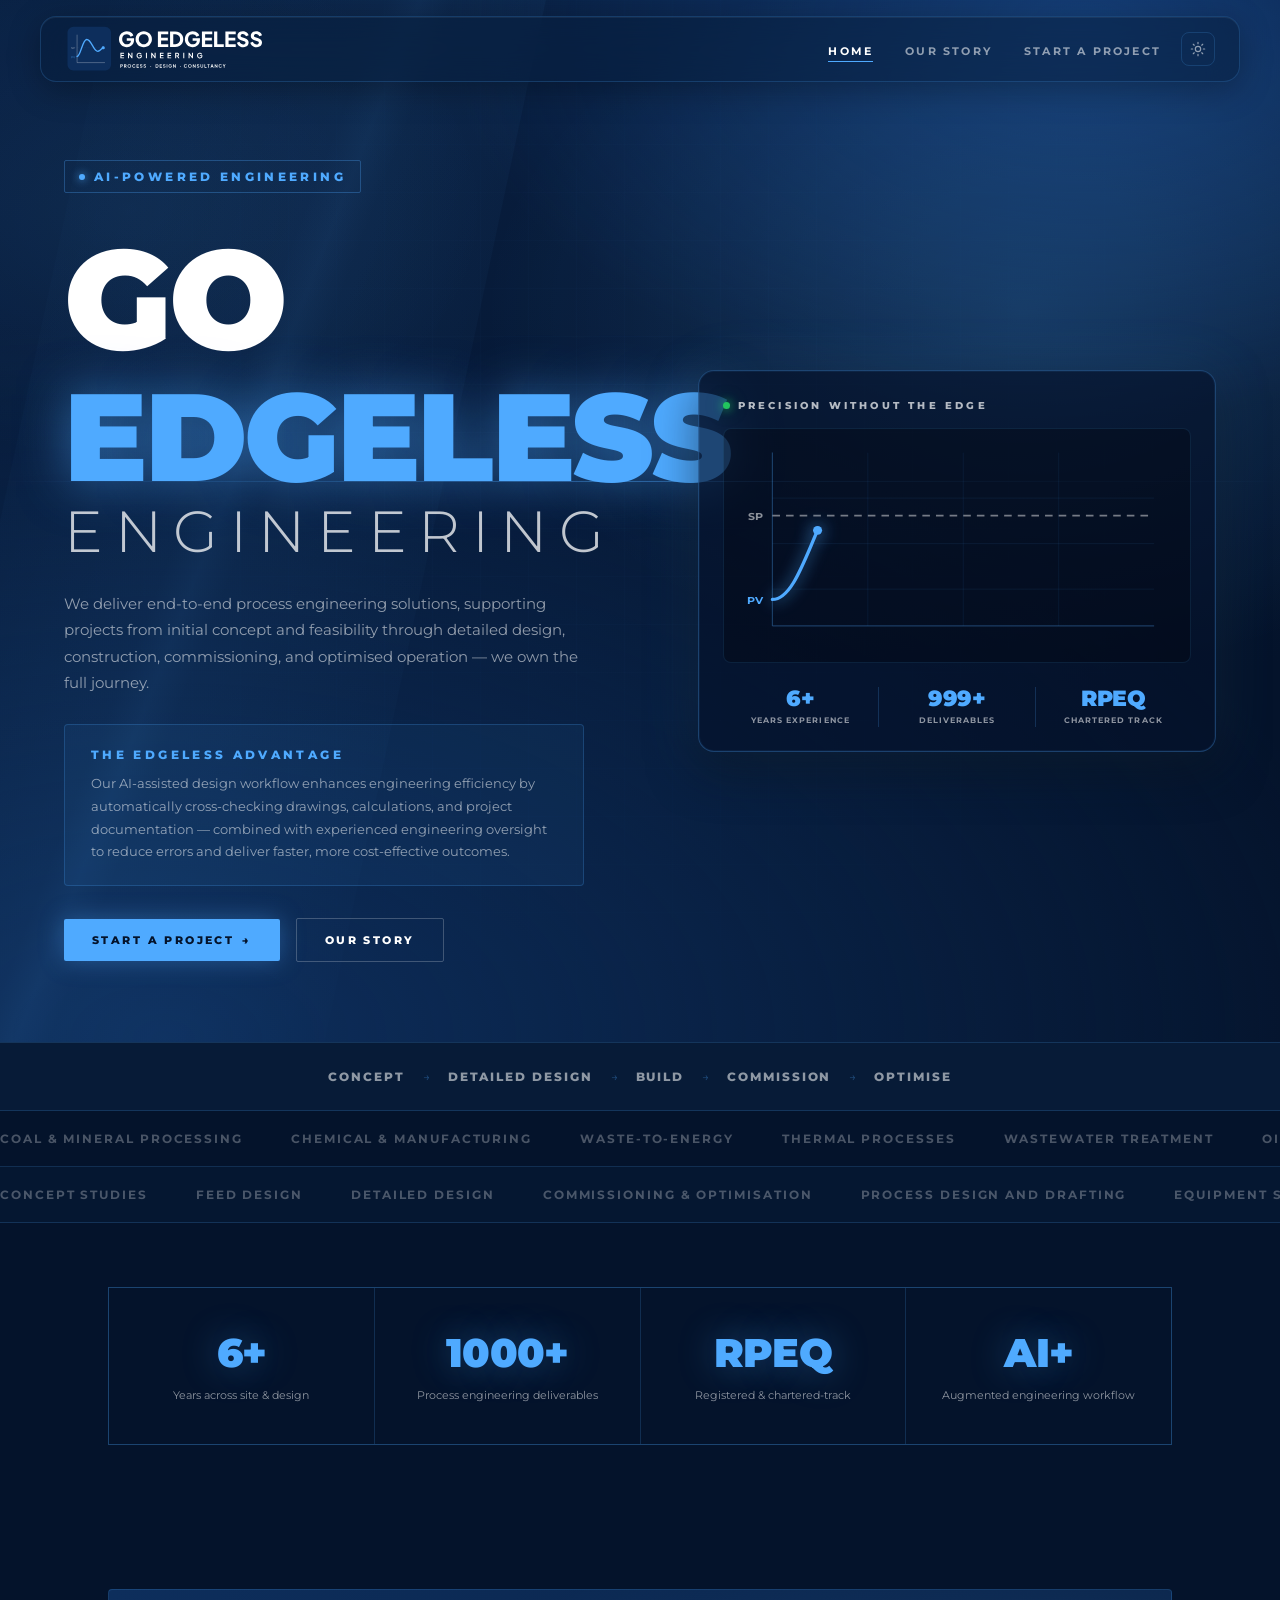
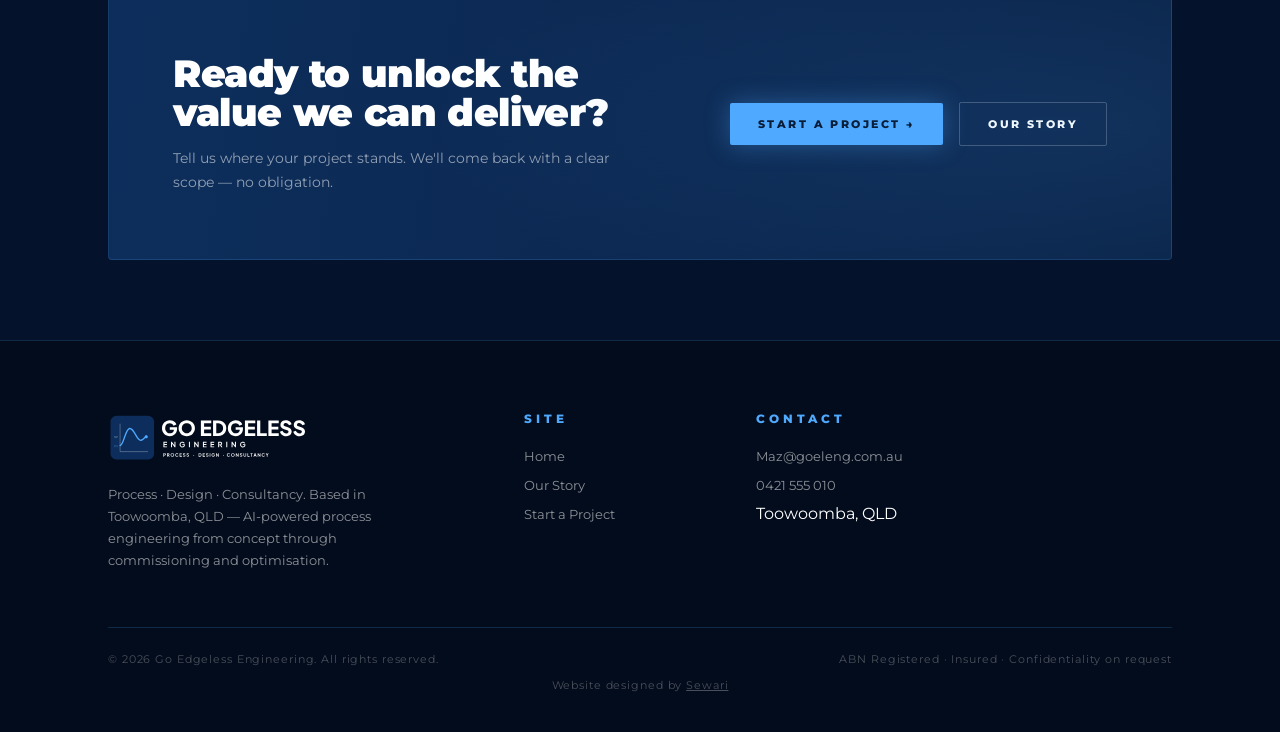
==== commit ccb70d19: "Update home.html" ====
--- a/home.html
+++ b/home.html
@@ -453,7 +453,7 @@
             <span class="eng">ENGINEERING</span>
           </h1>
 
-          <p class="hero-sub">Intelligent design. Hands-on execution. We engineer efficiently — making every build easy and feasible. From your first idea through concept, detailed design, construction and commissioning, then into optimised operation — we own the full journey.</p>
+          <p class="hero-sub">We deliver end-to-end process engineering solutions, supporting projects from initial concept and feasibility through detailed design, construction, commissioning, and optimised operation — we own the full journey.</p>
 
           <div class="advantage-box">
             <span class="advantage-label">The Edgeless Advantage</span>
@@ -715,4 +715,4 @@
   })();
   </script>
 </body>
-</html>+</html>
